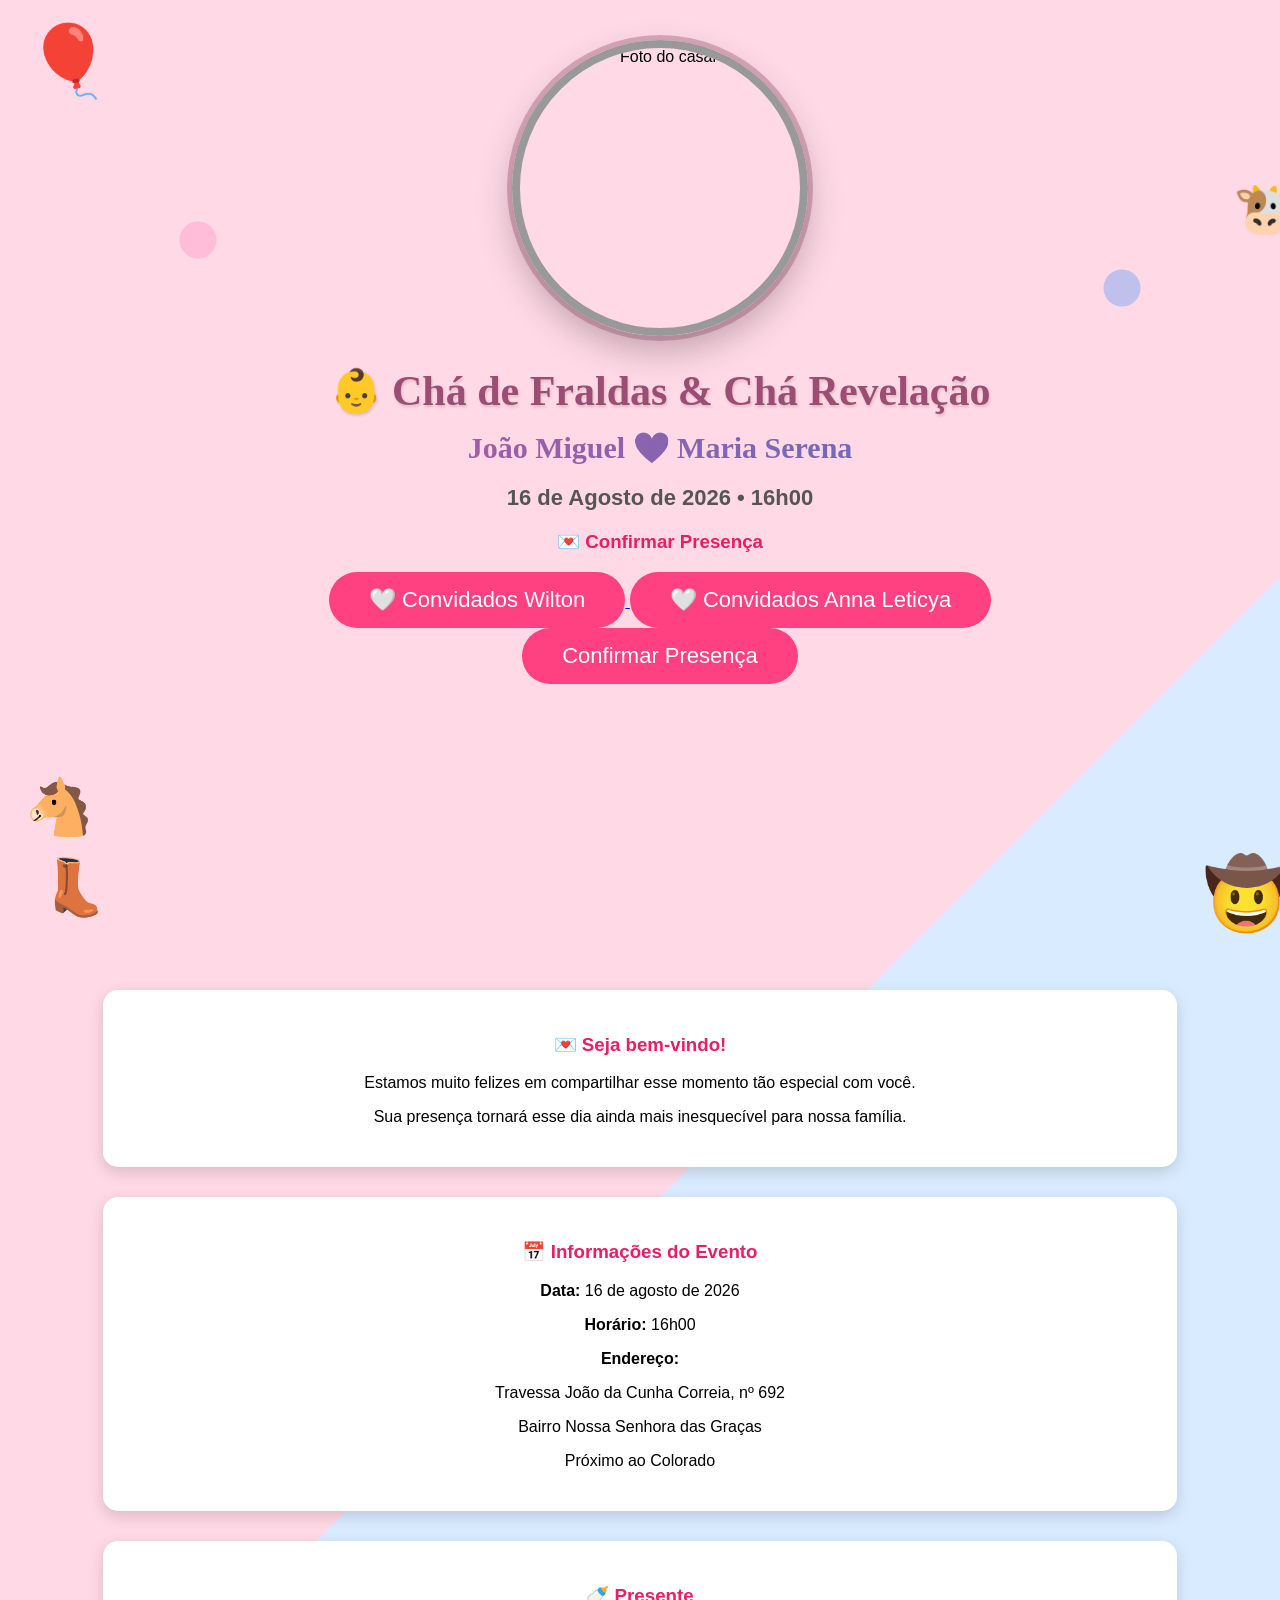
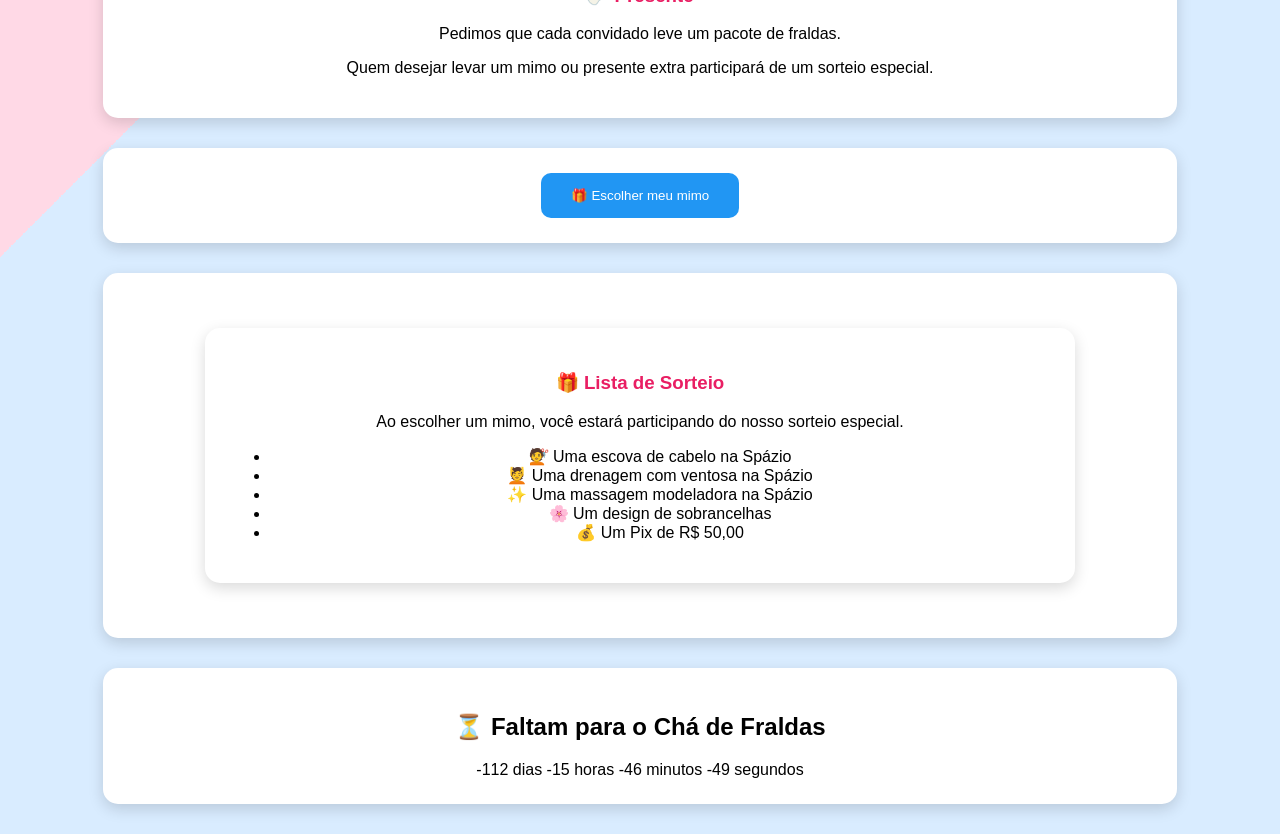
==== index.html @ a6ee656d "Add files via upload" ====
<!DOCTYPE html>
<html lang="pt-BR">

<head>
    <meta charset="UTF-8">
    <meta name="viewport" content="width=device-width, initial-scale=1.0">
    <title>Chá de Fraldas - João Miguel e Maria Serena</title>

    <link rel="stylesheet" href="style.css">
</head>

<body>

    <div class="capa">

    <div class="cavalo">🐴</div>
    <div class="vaca">🐮</div>
    <div class="bota">👢</div>

    <img src="imagens/casal.jpg" alt="Foto do casal">

        <div class="texto-capa">
            <h1>👶 Chá de Fraldas & Chá Revelação</h1>

            <h2>João Miguel 💙 Maria Serena</h2>

            <p>16 de Agosto de 2026 • 16h00</p>

            <div class="confirmacao">

<h3>💌 Confirmar Presença</h3>


<a href="https://wa.me/5568999334168?text=Olá,%20gostaria%20de%20confirmar%20minha%20presença%20no%20Chá%20de%20Fraldas%20do%20João%20Miguel%20e%20Maria%20Serena.%20🤍" target="_blank">


<button>
🤍 Convidados Wilton
</button>

</a>


<a href="https://wa.me/5568999537599?text=Olá,%20gostaria%20de%20confirmar%20minha%20presença%20no%20Chá%20de%20Fraldas%20do%20João%20Miguel%20e%20Maria%20Serena.%20🤍" target="_blank">

<button>
🤍 Convidados Anna Leticya
</button>

</a>

</a>


</div>
    
                <button>Confirmar Presença</button>
</a>
        </div>
    </div>

    <section>

        <h3>💌 Seja bem-vindo!</h3>

        <p>
            Estamos muito felizes em compartilhar esse momento tão especial com você.
        </p>

        <p>
            Sua presença tornará esse dia ainda mais inesquecível para nossa família.
        </p>

    </section>

    <section>

        <h3>📅 Informações do Evento</h3>

        <p><strong>Data:</strong> 16 de agosto de 2026</p>

        <p><strong>Horário:</strong> 16h00</p>

        <p><strong>Endereço:</strong></p>

        <p>Travessa João da Cunha Correia, nº 692</p>

        <p>Bairro Nossa Senhora das Graças</p>

        <p>Próximo ao Colorado</p>

    </section>

    <section>

        <h3>🍼 Presente</h3>

        <p>Pedimos que cada convidado leve um pacote de fraldas.</p>

        <p>Quem desejar levar um mimo ou presente extra participará de um sorteio especial.</p>

    </section>

    <section>

    <a href="mimos.html" target="_blank">
        <button>🎁 Escolher meu mimo</button>
    </a>

    </section>

    <section>

    <section>

<h3>🎁 Lista de Sorteio</h3>

<p>
Ao escolher um mimo, você estará participando do nosso sorteio especial.
</p>

<ul>
    <li>💇 Uma escova de cabelo na Spázio</li>

    <li>💆 Uma drenagem com ventosa na Spázio</li>

    <li>✨ Uma massagem modeladora na Spázio</li>

    <li>🌸 Um design de sobrancelhas</li>

    <li>💰 Um Pix de R$ 50,00</li>
</ul>

</section>

</section>

<section id="contador">

    <h2>⏳ Faltam para o Chá de Fraldas</h2>

    <div id="tempo">
        Carregando...
    </div>

</section>

<script src="script.js"></script>

</body>

</html>
---- style.css ----
body {
    margin: 0;
    font-family: Arial, Helvetica, sans-serif;
    background: #FFF5F7;
    text-align: center;
}

.capa {
    width: 100%;
    height: 100vh;
    overflow: hidden;
    position: relative;
}

.capa img {
    width: 100%;
    height: 100%;
    object-fit: cover;
    filter: brightness(60%);
}

.texto-capa {
    position: absolute;
    top: 50%;
    left: 50%;
    transform: translate(-50%, -50%);
    color: white;
    text-align: center;
    width: 100%;
}

.texto-capa h1 {
    font-size: 60px;
    color: white;
    margin: 0;
}

.texto-capa h2 {
    font-size: 35px;
    color: white;
    margin: 15px 0;
}

.texto-capa p {
    font-size: 25px;
    margin: 20px 0;
}

.texto-capa button {
    background: #ff4081;
    color: white;
    border: none;
    padding: 15px 40px;
    border-radius: 30px;
    font-size: 22px;
    cursor: pointer;
}

section {
    width: 80%;
    margin: 30px auto;
    background: white;
    padding: 25px;
    border-radius: 15px;
    box-shadow: 0 5px 15px rgba(0, 0, 0, 0.15);
}

h3 {
    color: #E91E63;
}

button {
    background: #2196F3;
    color: white;
    border: none;
    padding: 15px 30px;
    border-radius: 10px;
    cursor: pointer;
}
.capa {
    min-height: 100vh;
    display: flex;
    flex-direction: column;
    align-items: center;
    justify-content: center;
    text-align: center;
    padding: 20px;
}

.capa img {
    width: 280px;
    height: 280px;
    object-fit: cover;
    border-radius: 50%;
    box-shadow: 0 10px 25px rgba(0,0,0,0.20);
}

.texto-capa {
    margin-top: 25px;
}

.texto-capa h1 {
    font-size: 36px;
    margin-bottom: 15px;
}

.texto-capa h2 {
    font-size: 28px;
    margin-bottom: 15px;
}

.texto-capa p {
    font-size: 20px;
}
body {
    background: linear-gradient(135deg, #ffd9e6 0%, #ffd9e6 50%, #d9ecff 50%, #d9ecff 100%);
}

/* Capa do convite */
.capa {
    min-height: 100vh;
    display: flex;
    flex-direction: column;
    align-items: center;
    justify-content: center;
    text-align: center;
    padding: 20px;
}

/* Foto */
.capa img {
    width: 280px;
    height: 280px;
    object-fit: cover;
    border-radius: 50%;
    border: 8px solid white;
    box-shadow: 0 10px 25px rgba(0,0,0,0.25);
}

/* Texto principal */
.texto-capa h1 {
    font-family: "Georgia", serif;
    font-size: 42px;
    color: #9b4d73;
    text-shadow: 1px 2px 3px rgba(0,0,0,0.15);
}

/* Nomes */
.texto-capa h2 {
    font-family: "Georgia", serif;
    font-size: 30px;
    background: linear-gradient(to right, #d94f87, #3978d8);
    -webkit-background-clip: text;
    color: transparent;
}

/* Data */
.texto-capa p {
    font-size: 22px;
    color: #555;
    font-weight: bold;
}
body {
    background: linear-gradient(135deg, #ffd9e6 0%, #ffd9e6 50%, #d9ecff 50%, #d9ecff 100%);
}

/* Capa do convite */
.capa {
    min-height: 100vh;
    display: flex;
    flex-direction: column;
    align-items: center;
    justify-content: center;
    text-align: center;
    padding: 20px;
}

/* Foto */
.capa img {
    width: 280px;
    height: 280px;
    object-fit: cover;
    border-radius: 50%;
    border: 8px solid white;
    box-shadow: 0 10px 25px rgba(0,0,0,0.25);
}

/* Texto principal */
.texto-capa h1 {
    font-family: "Georgia", serif;
    font-size: 42px;
    color: #9b4d73;
    text-shadow: 1px 2px 3px rgba(0,0,0,0.15);
}

/* Nomes */
.texto-capa h2 {
    font-family: "Georgia", serif;
    font-size: 30px;
    background: linear-gradient(to right, #d94f87, #3978d8);
    -webkit-background-clip: text;
    color: transparent;
}

/* Data */
.texto-capa {
    margin-top: 15px;
    position: absolute;
    z-index: 5;
}
}
/* Corrigir posição do texto abaixo da foto */
.capa img {
    display: block;
    margin-bottom: 40px;
}

/* CORREÇÃO FINAL - FOTO EM CIMA E TEXTO EMBAIXO */

.capa {
    display: flex;
    flex-direction: column;
    align-items: center;
    justify-content: flex-start;
    padding-top: 40px;
}

.capa img {
    position: relative;
    display: block;
    margin: 0 auto 30px auto;
    z-index: 1;
}

.texto-capa {
    position: relative;
    top: auto;
    left: auto;
    transform: none;
    margin-top: 0;
    z-index: 10;
    text-align: center;
}
/* Efeito profissional na foto */

.capa img {
    border: 8px solid white;
    box-shadow: 
        0 0 0 5px rgba(216,79,135,0.3),
        0 15px 35px rgba(0,0,0,0.25);
    transition: 0.4s;
}

.capa img:hover {
    transform: scale(1.05);
}
/* DECORAÇÃO AUTOMÁTICA - CHÁ REVELAÇÃO COWBOY + BEBÊ */

.capa {
    position: relative;
    overflow: hidden;
}

/* Balões decorativos */
.capa::before {
    content: "🎈";
    position: absolute;
    top: 20px;
    left: 25px;
    font-size: 70px;
}

/* Detalhe cowboy */
.capa::after {
    content: "🤠";
    position: absolute;
    bottom: 25px;
    right: 30px;
    font-size: 70px;
}

/* Detalhes espalhados */
.capa {
    background-image:
        radial-gradient(circle at 10% 20%, rgba(255,105,180,0.25) 0 25px, transparent 26px),
        radial-gradient(circle at 90% 20%, rgba(0,120,255,0.25) 0 25px, transparent 26px),
        radial-gradient(circle at 15% 80%, rgba(150,90,40,0.20) 0 30px, transparent 31px);
}
/* DECORAÇÃO FAZENDA + BEBÊ */

/* Cavalo cowboy */
.capa .cavalo {
    position: absolute;
    left: 25px;
    bottom: 120px;
    font-size: 55px;
}

/* Vaquinha */
.capa .vaca {
    position: absolute;
    right: 25px;
    top: 180px;
    font-size: 50px;
}

/* Botinha cowboy */
.capa .bota {
    position: absolute;
    left: 40px;
    bottom: 40px;
    font-size: 55px;
}

/* Espalhar pequenos detalhes */
.capa {
    background-image:
        radial-gradient(circle at 15% 25%, rgba(255,105,180,0.25) 0 18px, transparent 19px),
        radial-gradient(circle at 85% 30%, rgba(0,120,255,0.25) 0 18px, transparent 19px);
}
/* PÁGINA DE MIMOS */

.mimos {
    min-height: 100vh;
    padding: 40px 20px;
    text-align: center;
    background: linear-gradient(135deg, #ffd9e6, #d9ecff);
}

.mimos h1 {
    font-family: Georgia, serif;
    color: #9b4d73;
    font-size: 36px;
}

.mimos p {
    color: #555;
    font-size: 18px;
}

.lista-mimos {
    max-width: 500px;
    margin: 30px auto;
    display: flex;
    flex-direction: column;
    gap: 15px;
}

.lista-mimos button {
    background: white;
    color: #555;
    border: none;
    padding: 18px;
    border-radius: 20px;
    font-size: 17px;
    box-shadow: 0 5px 15px rgba(0,0,0,0.15);
    cursor: pointer;
}

.lista-mimos button:hover {
    background: #ffeaf2;
    transform: scale(1.02);
}
/* PAINEL ADMIN */

.admin {
    min-height: 100vh;
    padding: 40px 20px;
    text-align: center;
    background: linear-gradient(135deg, #ffd9e6, #d9ecff);
}


.admin h1 {
    color: #9b4d73;
    font-size: 35px;
}


.admin input {
    padding: 15px;
    border-radius: 15px;
    border: none;
    width: 250px;
    margin: 10px;
    font-size: 16px;
}


.admin button {
    padding: 15px 25px;
    border-radius: 20px;
    border: none;
    cursor: pointer;
    background: white;
    font-size: 16px;
}


.admin table {

    width: 90%;
    max-width: 900px;
    margin: 30px auto;

    border-collapse: separate;
    border-spacing: 0 15px;

}


.admin th {

    background: white;
    padding: 15px;
    font-size: 18px;

}


.admin td {

    background: white;
    padding: 20px;
    font-size: 16px;

}


.admin tr {

    border-radius: 20px;

}
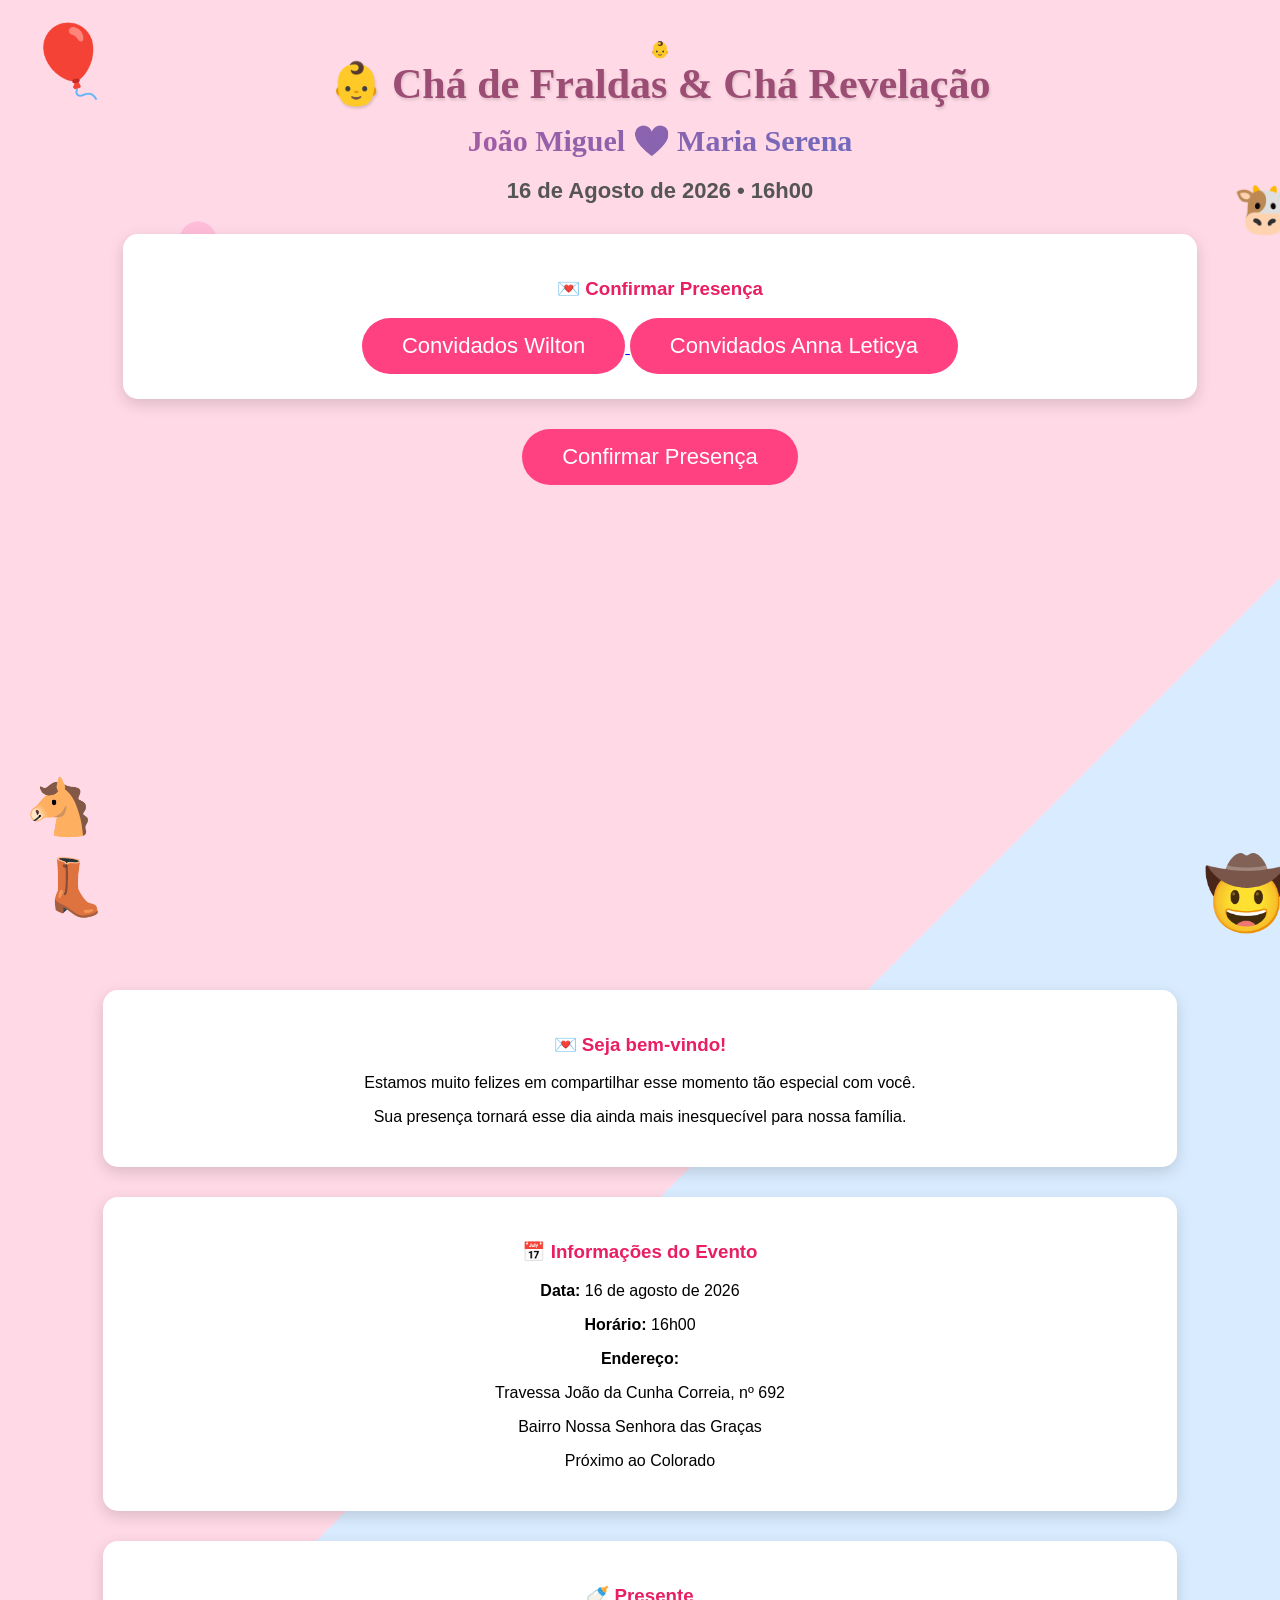
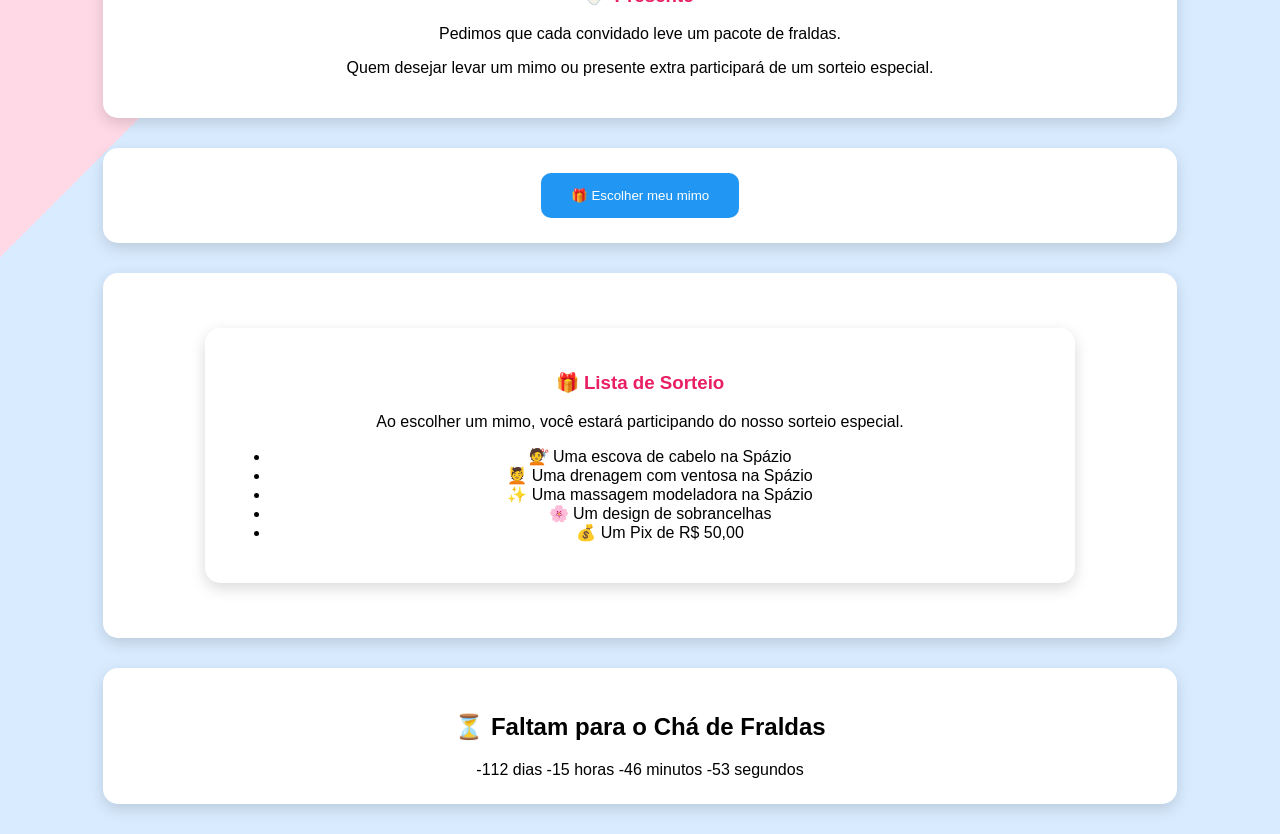
==== commit 92c2e945: "Update index.html" ====
--- a/index.html
+++ b/index.html
@@ -17,7 +17,9 @@
     <div class="vaca">🐮</div>
     <div class="bota">👢</div>
 
-    <img src="imagens/casal.jpg" alt="Foto do casal">
+    <div class="bebê-capa">
+    👶
+</div>
 
         <div class="texto-capa">
             <h1>👶 Chá de Fraldas & Chá Revelação</h1>
@@ -28,24 +30,20 @@
 
             <div class="confirmacao">
 
+<section class="confirmar">
+
 <h3>💌 Confirmar Presença</h3>
 
-
-<a href="https://wa.me/5568999334168?text=Olá,%20gostaria%20de%20confirmar%20minha%20presença%20no%20Chá%20de%20Fraldas%20do%20João%20Miguel%20e%20Maria%20Serena.%20🤍" target="_blank">
-
-
-<button>
-🤍 Convidados Wilton
-</button>
-
+<a href="SEU_LINK_WILTON" target="_blank">
+<button class="botao-confirmar">Convidados Wilton</button>
 </a>
 
 
-<a href="https://wa.me/5568999537599?text=Olá,%20gostaria%20de%20confirmar%20minha%20presença%20no%20Chá%20de%20Fraldas%20do%20João%20Miguel%20e%20Maria%20Serena.%20🤍" target="_blank">
+<a href="https://wa.me/556899537599?text=Ol%C3%A1%21%20Confirmo%20minha%20presen%C3%A7a%20no%20Ch%C3%A1%20de%20Fraldas%20do%20Jo%C3%A3o%20Miguel%20e%20Maria%20Serena.%20Ser%C3%A1%20um%20prazer%20participar%20desse%20momento%20especial." target="_blank">
+<button class="botao-confirmar">Convidados Anna Leticya</button>
+</a>
 
-<button>
-🤍 Convidados Anna Leticya
-</button>
+</section>
 
 </a>
 
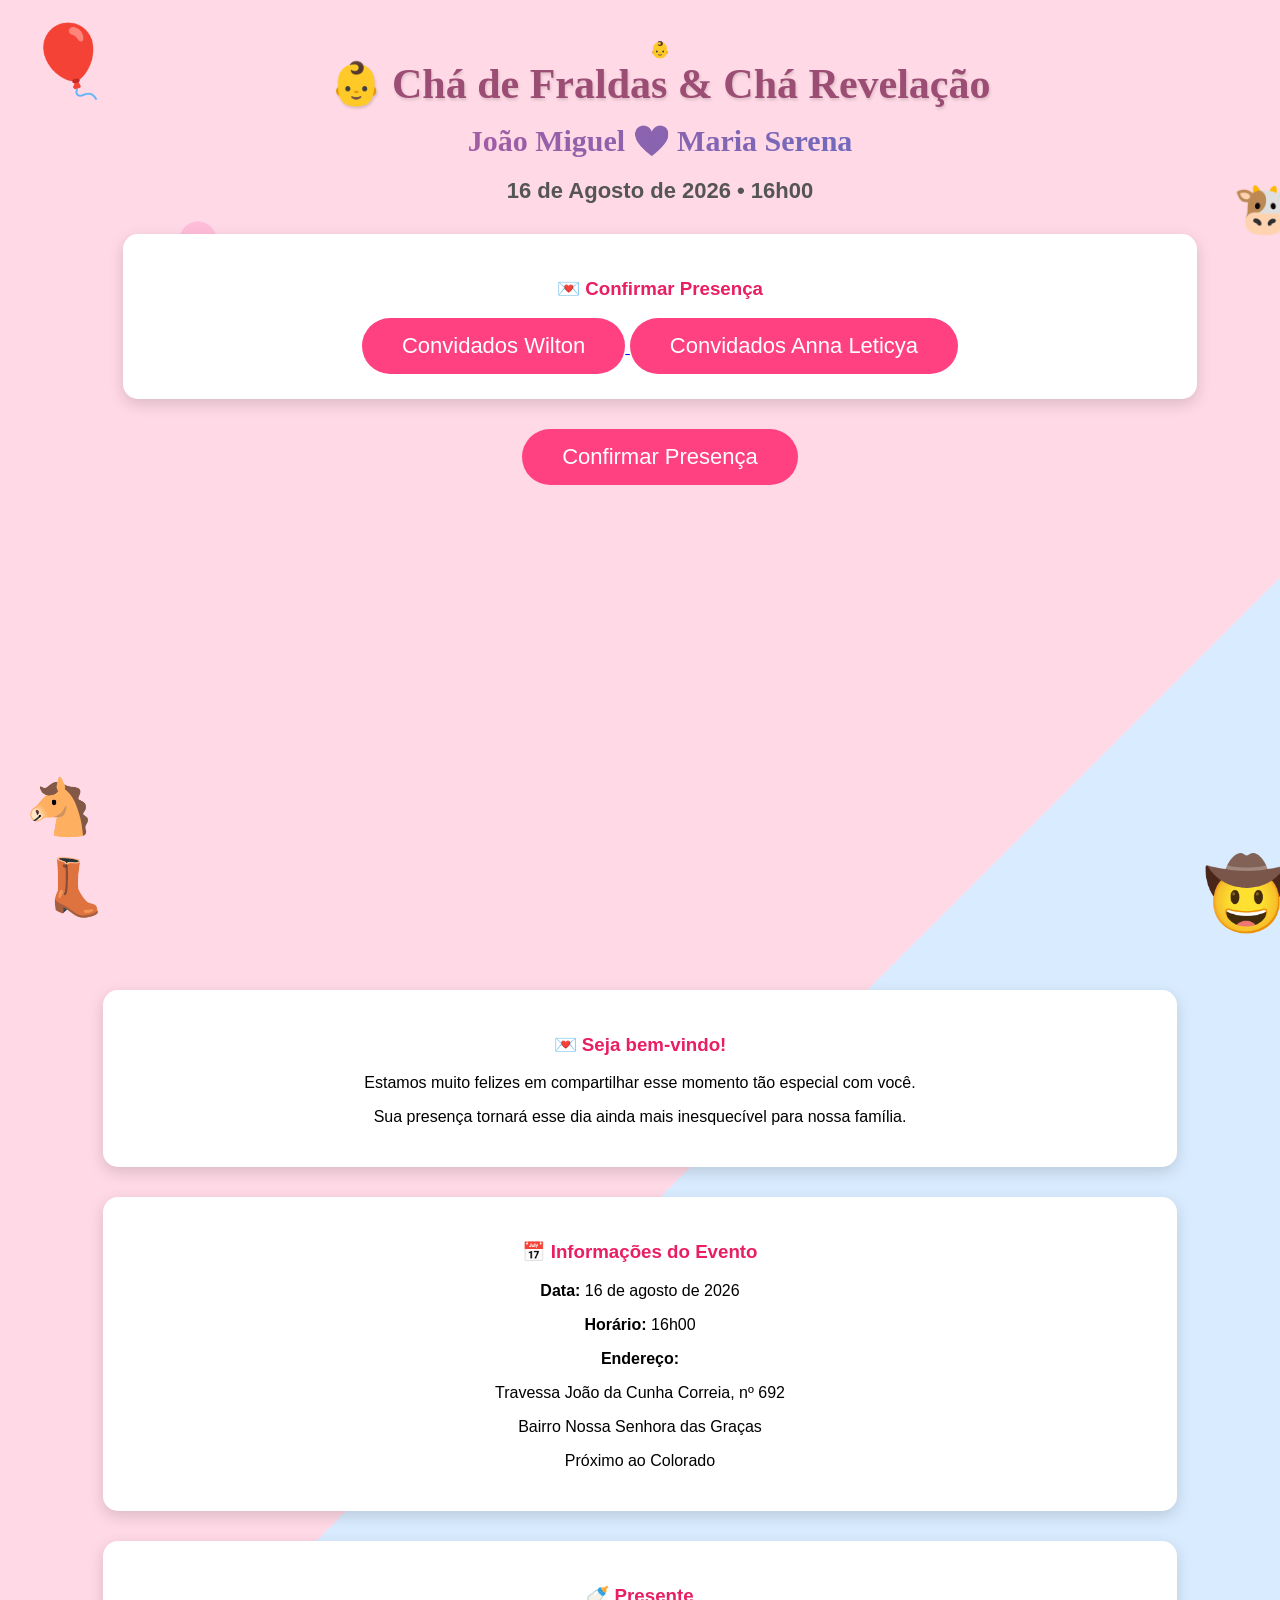
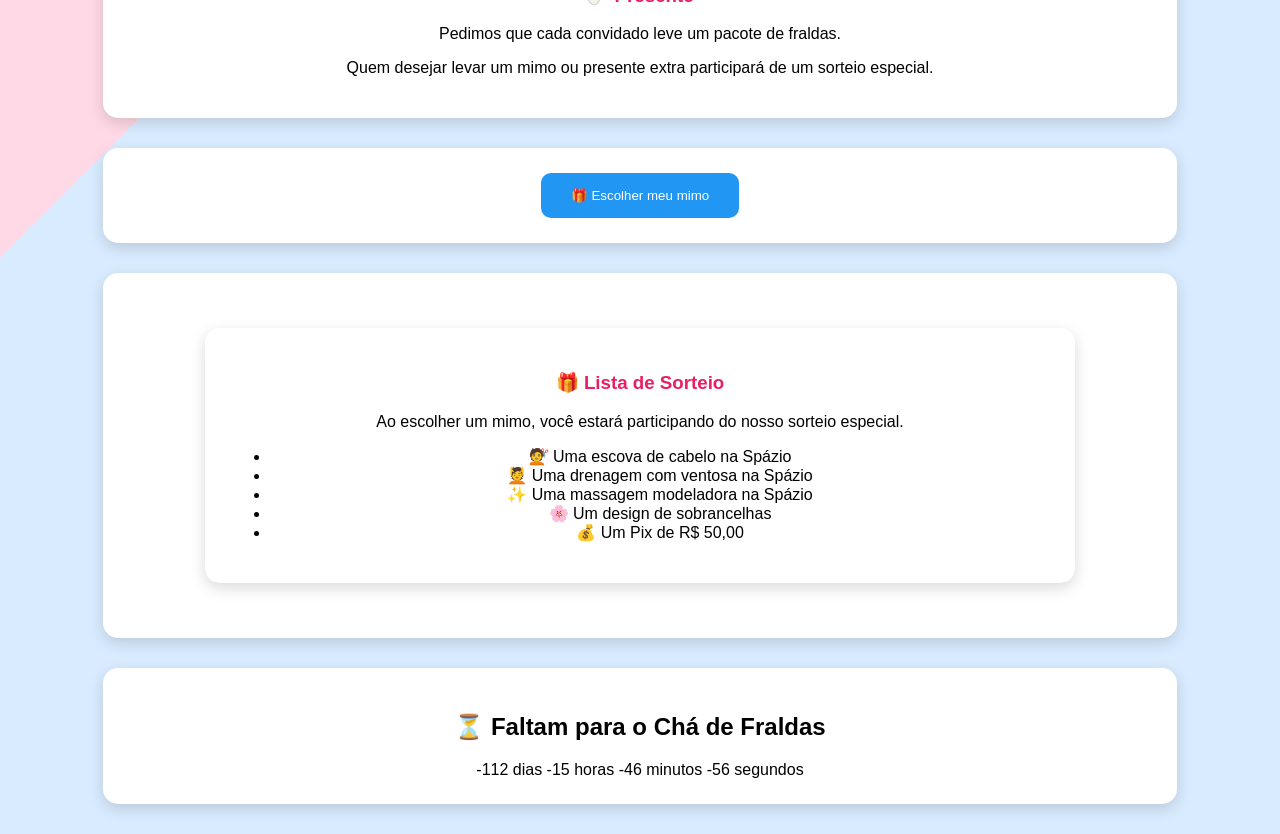
==== commit 8587370d: "Update index.html" ====
--- a/index.html
+++ b/index.html
@@ -34,8 +34,10 @@
 
 <h3>💌 Confirmar Presença</h3>
 
-<a href="SEU_LINK_WILTON" target="_blank">
-<button class="botao-confirmar">Convidados Wilton</button>
+<a href="https://wa.me/556899334168?text=Ol%C3%A1%20Wilton%21%20Confirmo%20minha%20presen%C3%A7a%20no%20Ch%C3%A1%20de%20Fraldas%20do%20Jo%C3%A3o%20Miguel%20e%20Maria%20Serena.%20Ser%C3%A1%20um%20prazer%20participar%20desse%20momento%20especial." target="_blank">
+<button>Convidados Wilton</button>
+</a>
+
 </a>
 
 
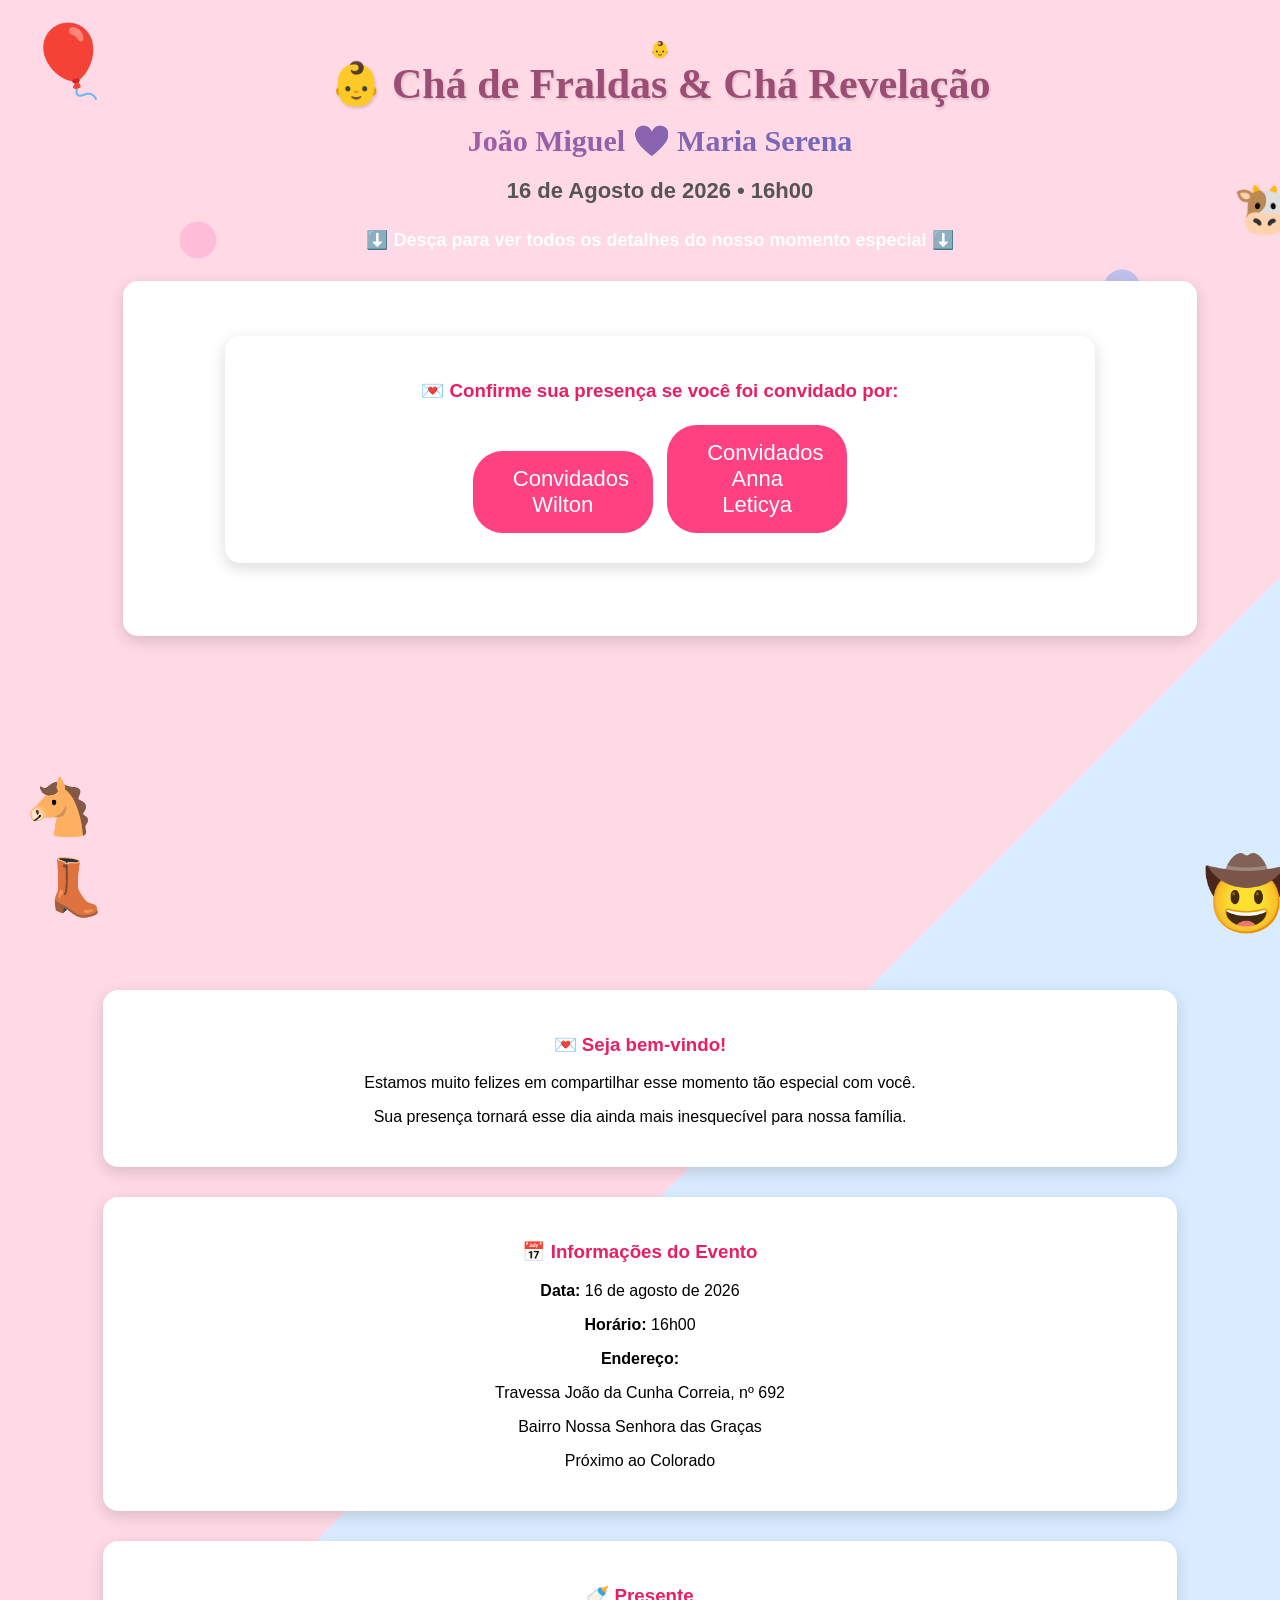
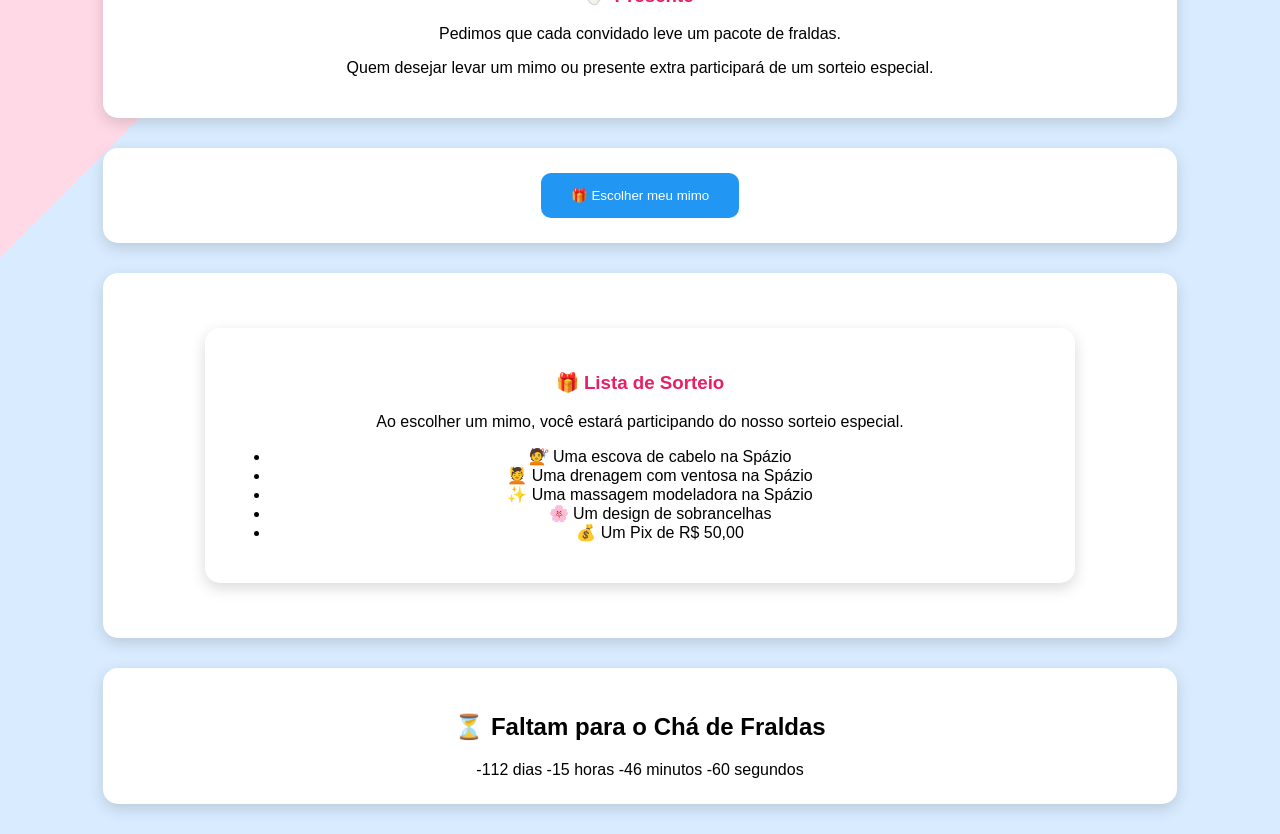
==== commit cdfc91fb: "Update index.html" ====
--- a/index.html
+++ b/index.html
@@ -28,11 +28,17 @@
 
             <p>16 de Agosto de 2026 • 16h00</p>
 
+            <div class="rolar">
+    ⬇️ Desça para ver todos os detalhes do nosso momento especial ⬇️
+</div>
+
             <div class="confirmacao">
 
 <section class="confirmar">
 
-<h3>💌 Confirmar Presença</h3>
+<section class="confirmar">
+
+<h3>💌 Confirme sua presença se você foi convidado por:</h3>
 
 <a href="https://wa.me/556899334168?text=Ol%C3%A1%20Wilton%21%20Confirmo%20minha%20presen%C3%A7a%20no%20Ch%C3%A1%20de%20Fraldas%20do%20Jo%C3%A3o%20Miguel%20e%20Maria%20Serena.%20Ser%C3%A1%20um%20prazer%20participar%20desse%20momento%20especial." target="_blank">
 <button>Convidados Wilton</button>
@@ -42,8 +48,7 @@
 
 
 <a href="https://wa.me/556899537599?text=Ol%C3%A1%21%20Confirmo%20minha%20presen%C3%A7a%20no%20Ch%C3%A1%20de%20Fraldas%20do%20Jo%C3%A3o%20Miguel%20e%20Maria%20Serena.%20Ser%C3%A1%20um%20prazer%20participar%20desse%20momento%20especial." target="_blank">
-<button class="botao-confirmar">Convidados Anna Leticya</button>
-</a>
+<button class="anna">Convidados Anna Leticya</button>
 
 </section>
 
@@ -54,7 +59,7 @@
 
 </div>
     
-                <button>Confirmar Presença</button>
+                
 </a>
         </div>
     </div>
--- a/style.css
+++ b/style.css
@@ -431,4 +431,40 @@
 
     border-radius: 20px;
 
-}+}
+.botao-confirmar {
+    width: 280px;
+    height: 50px;
+    margin: 8px auto;
+    font-size: 16px;
+    border-radius: 25px;
+    display: block;
+}
+.rolar {
+    margin-top: 25px;
+    font-size: 18px;
+    animation: subirDescer 1.5s infinite;
+    font-weight: bold;
+}
+
+@keyframes subirDescer {
+    0% {
+        transform: translateY(0);
+    }
+
+    50% {
+        transform: translateY(10px);
+    }
+
+    100% {
+        transform: translateY(0);
+    }
+}
+.confirmar a {
+    display: inline-block;
+    margin: 5px;
+}
+
+.confirmar button {
+    width: 180px;
+}
